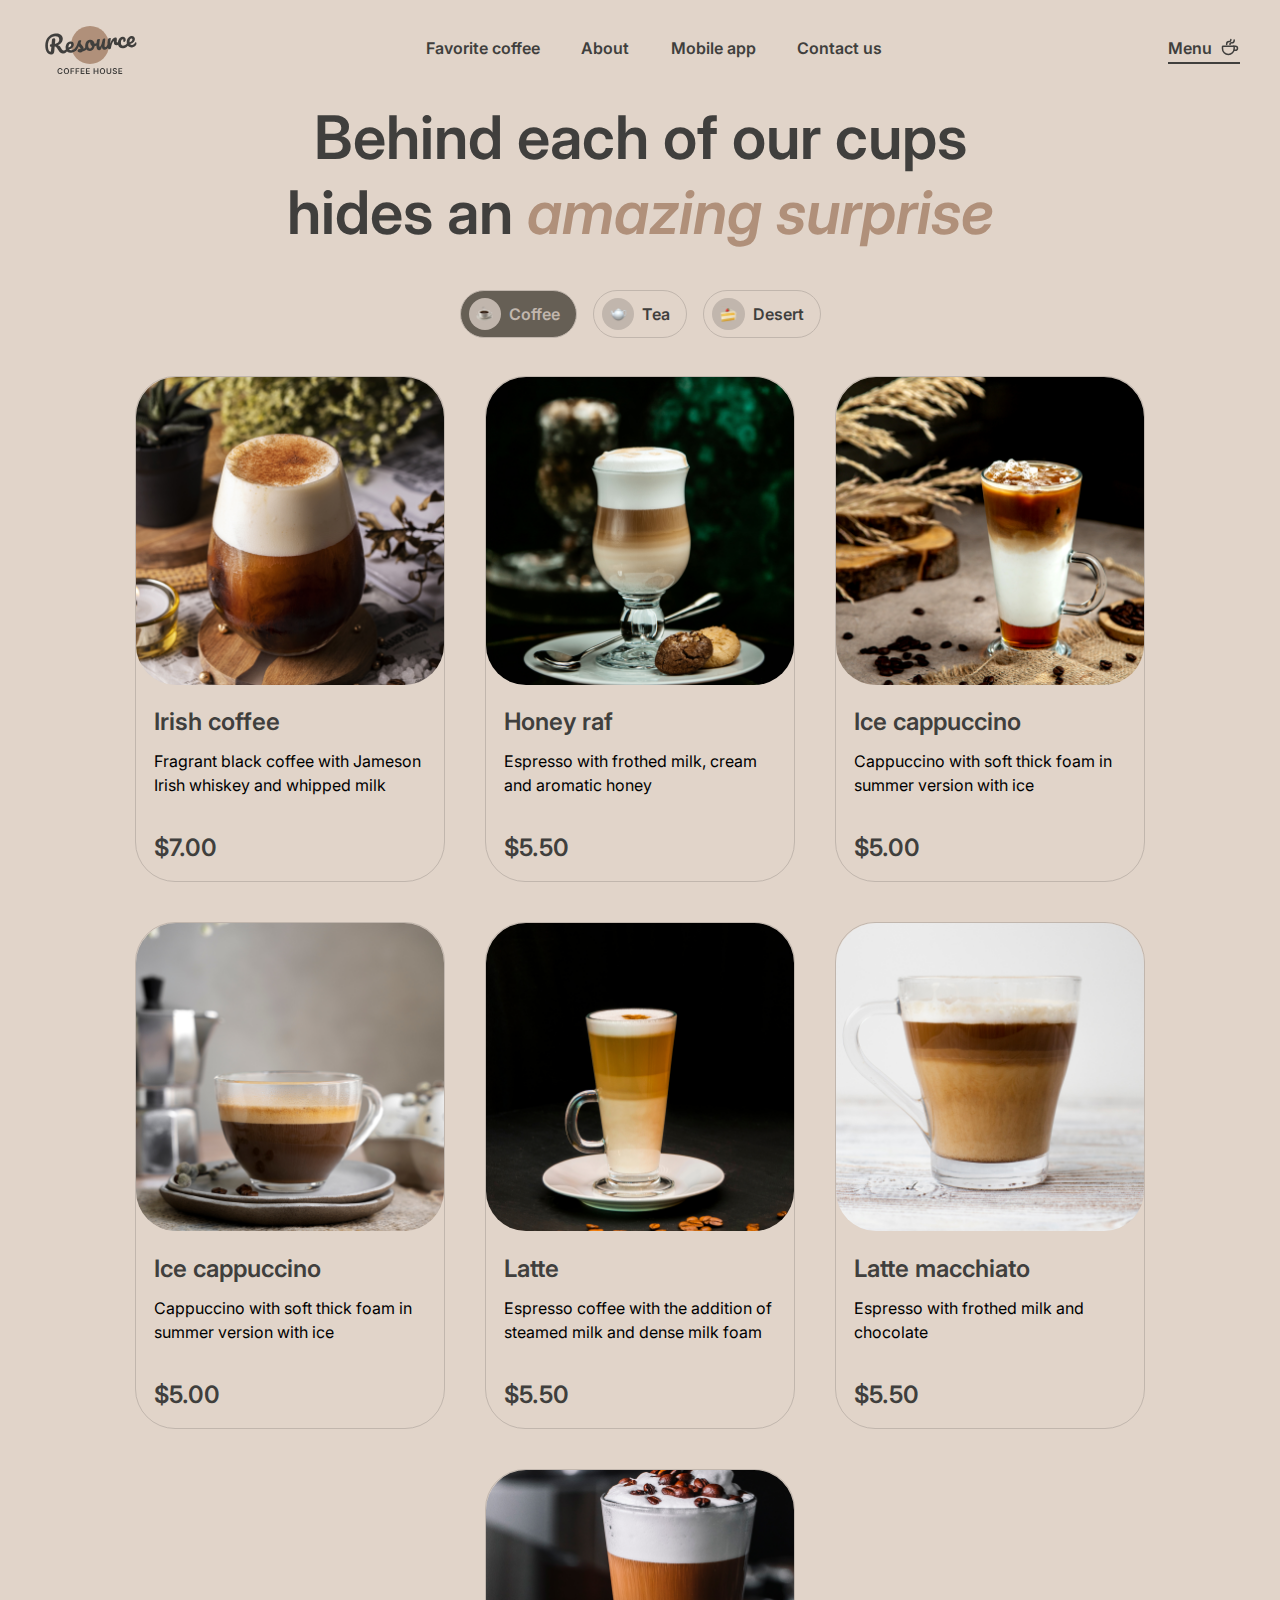
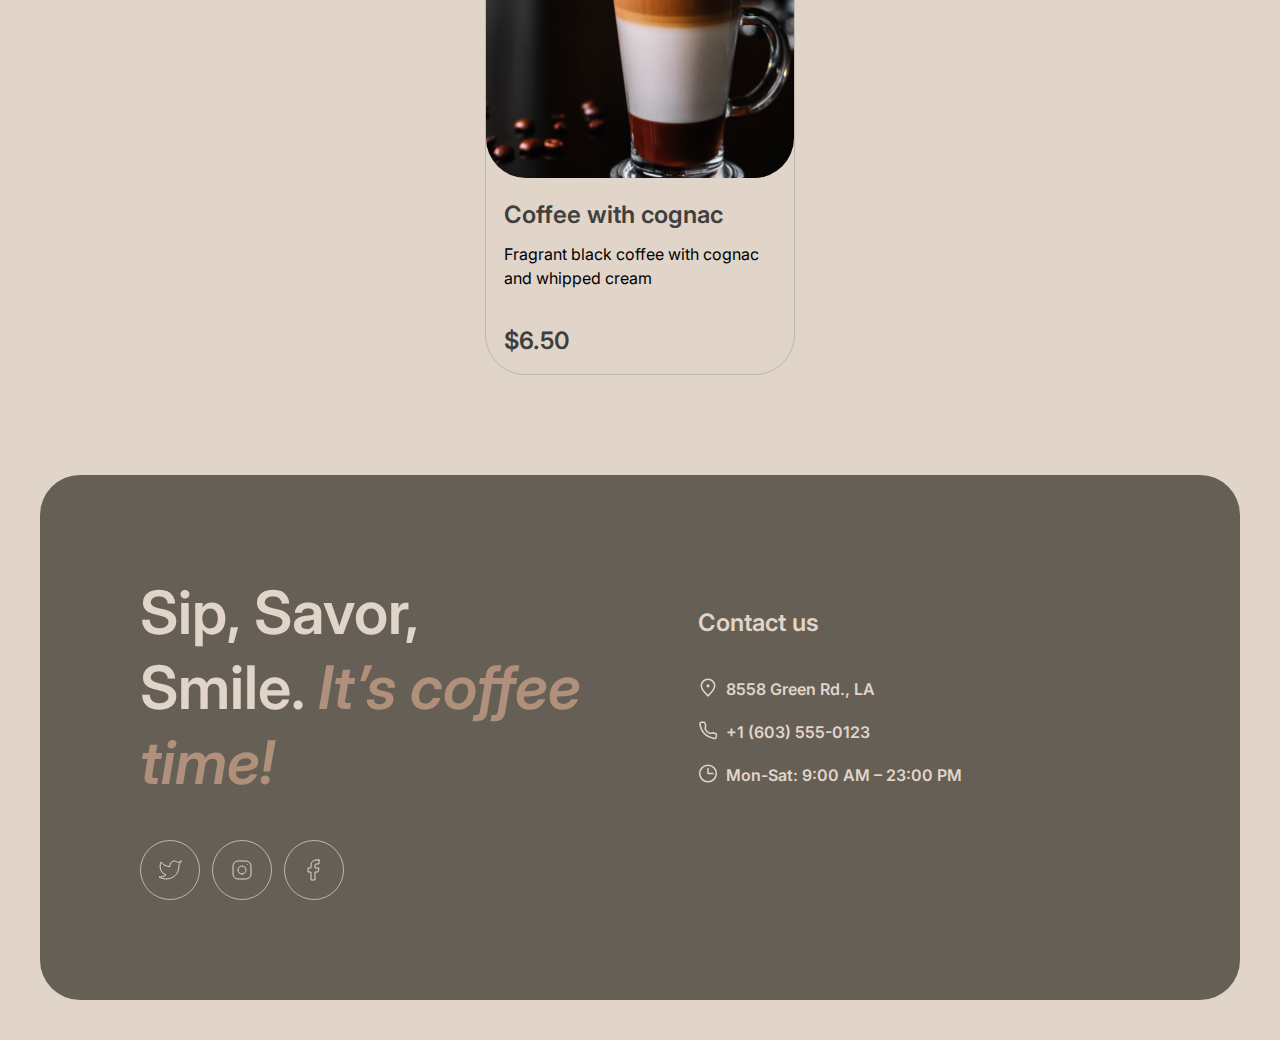
==== menuPage.html @ 8141ab71 "#" ====
<!DOCTYPE html>
<html lang="en">

<head>
  <meta charset="UTF-8">
  <meta name="viewport" content="width=device-width, initial-scale=1.0">
  <link rel="icon" type="image/png" sizes="512x512" href="../coffee-house/assets/favicon/android-chrome-512x512.png">
  <link rel="icon" type="image/png" sizes="192x192" href="../coffee-house/assets/favicon/android-chrome-192x192.png">
  <link rel="icon" type="image/png" sizes="32x32" href="../coffee-house/assets/favicon/favicon-32x32.png">
  <link rel="icon" type="image/png" sizes="16x16" href="../coffee-house/assets/favicon/favicon-16x16.png">
  <link rel="stylesheet" href="style.css">
  <link rel="preconnect" href="https://fonts.googleapis.com">
  <link rel="preconnect" href="https://fonts.gstatic.com" crossorigin>
  <link href="https://fonts.googleapis.com/css2?family=Inter:wght@400;600;700&display=swap" rel="stylesheet">
  <link href="https://fonts.googleapis.com/css2?family=Manrope:wght@400;700&display=swap" rel="stylesheet">
  <title>Coffee House</title>
</head>

<body>
  <div class="wrapper">
    <div class="container">
      <header class="header">
        <div class="header__container">
          <div class="header_logo">
            <a href="index.html"><img src="./assets/logo.svg" alt="logo"></a>
          </div>
          <div>
            <nav class="header__navigation-container">
              <ul class="header__navigation">
                <li class="nav_item"><a class="font_item nav_item_link" href="#" id="favorite">Favorite coffee</a></li>
                <li class="nav_item"><a class="font_item nav_item_link" href="#" id="about">About</a></li>
                <li class="nav_item"><a class="font_item nav_item_link" href="#"id="mobile-app">Mobile app</a></li>
                <li class="nav_item"><a class="font_item nav_item_link" href="#contacts-section">Contact us</a></li>
              </ul>
            </nav>
          </div>
          <div class="header__menu-container">
            <a class="header__menu-btn _inactive" href="#">
              <p class="font_item menu-btn">Menu</p>
              <img src="./assets/coffee-cup.svg" alt="coffee cup icon" />
            </a>
          </div>
          <button class="header__hamburger">
            <svg class="bar" xmlns="http://www.w3.org/2000/svg" width="18" height="2" viewBox="0 0 18 2" fill="none">
              <path d="M1 1H17" stroke="#403F3D" stroke-width="1.5" stroke-linecap="round" stroke-linejoin="round" />
            </svg>
            <svg xmlns="http://www.w3.org/2000/svg" width="18" height="2" viewBox="0 0 18 2" fill="none">
              <path d="M1 1H17" stroke="#403F3D" stroke-width="1.5" stroke-linecap="round" stroke-linejoin="round" />
            </svg>
          </button>
        </div>
      </header>
      <div class="mobile-header">
        <div class="mobile-header__nav-container">
          <nav>
            <ul class="header__navigation">
              <li class="nav_item"><a class="font_item nav_item_link" href="#favorite-section">Favorite coffee</a>
              </li>
              <li class="nav_item"><a class="font_item nav_item_link" href="#about-section">About</a></li>
              <li class="nav_item"><a class="font_item nav_item_link" href="#mobile-app-section">Mobile app</a></li>
              <li class="nav_item"><a class="font_item nav_item_link" href="#contacts-section">Contact us</a></li>
            </ul>
          </nav>
          <div class="mobile-header__menu-container">
            <a class="header__menu-btn active_btn" href="menuPage.html">
              <p class="font_item menu-btn">Menu</p>
              <img src="./assets/coffee-cup.svg" alt="coffee cup icon" />
            </a>
          </div>
        </div>
      </div>
      <main class="main">
        <section class="main__amazing-section">
          <div class="amazing-section__container">
            <p class="amazing-section__title title">
              Behind each of our cups hides an <i class="_italic">amazing surprise</i>
            </p>
            <div class="amazing-section__buttons-container">
              <div class="amazing-section__button _coffee-btn active-menu-button">
                <div class="amazing-section__button-icon-container">
                  <img src="./assets/menu/coffe-cup.svg" alt="coffee cup icon">
                </div>
                <p class="amazing-section__button-title subtitle">Coffee</p>
              </div>

              <div class="amazing-section__button _tea-btn">
                <div class="amazing-section__button-icon-container">
                  <img src="./assets/menu/tea.svg" alt="tea pot icon">
                </div>
                <p class="amazing-section__button-title subtitle">Tea</p>
              </div>
              <div class="amazing-section__button _desert-btn">
                <div class="amazing-section__button-icon-container">
                  <img src="./assets/menu/desert.svg" alt="desert pot icon">
                </div>
                <p class="amazing-section__button-title subtitle">Desert</p>
              </div>
            </div>
          </div>
        </section>
        <section class="main__menu-cards-section">
        </section>
      </main>
      <footer class="footer">
        <div class="footer__container">
          <div class="footer__description">
            <div class="footer__title">Sip, Savor, Smile. <i class="_italic">It’s coffee time!</i></div>
            <div class="footer__social-icons">
              <a>
                <div class="social-button-icon">
                  <svg width="24" height="24" viewBox="0 0 24 24" fill="none" xmlns="http://www.w3.org/2000/svg">
                    <g id="twitter">
                      <path
                        d="M23 3.01006C23 3.01006 20.9821 4.20217 19.86 4.54006C19.2577 3.84757 18.4573 3.35675 17.567 3.13398C16.6767 2.91122 15.7395 2.96725 14.8821 3.29451C14.0247 3.62177 13.2884 4.20446 12.773 4.96377C12.2575 5.72309 11.9877 6.62239 12 7.54006V8.54006C10.2426 8.58562 8.50127 8.19587 6.93101 7.4055C5.36074 6.61513 4.01032 5.44869 3 4.01006C3 4.01006 -1 13.0101 8 17.0101C5.94053 18.408 3.48716 19.109 1 19.0101C10 24.0101 21 19.0101 21 7.51006C20.9991 7.23151 20.9723 6.95365 20.92 6.68006C21.9406 5.67355 23 3.01006 23 3.01006Z"
                        stroke="#E1D4C9" stroke-linecap="round" stroke-linejoin="round" />
                    </g>
                  </svg>

                </div>
              </a>
              <a>
                <div class="social-button-icon">
                  <svg width="24" height="24" viewBox="0 0 24 24" fill="none" xmlns="http://www.w3.org/2000/svg">
                    <g id="instagram">
                      <path
                        d="M12 16C14.2091 16 16 14.2091 16 12C16 9.79086 14.2091 8 12 8C9.79086 8 8 9.79086 8 12C8 14.2091 9.79086 16 12 16Z"
                        stroke="#E1D4C9" stroke-linecap="round" stroke-linejoin="round" />
                      <path
                        d="M3 16V8C3 5.23858 5.23858 3 8 3H16C18.7614 3 21 5.23858 21 8V16C21 18.7614 18.7614 21 16 21H8C5.23858 21 3 18.7614 3 16Z"
                        stroke="#E1D4C9" />
                      <path d="M17.5 6.51L17.51 6.49889" stroke="#E1D4C9" stroke-linecap="round"
                        stroke-linejoin="round" />
                    </g>
                  </svg>

                </div>
              </a>
              <a>
                <div class="social-button-icon">
                  <svg width="24" height="24" viewBox="0 0 24 24" fill="none" xmlns="http://www.w3.org/2000/svg">
                    <g id="facebook">
                      <path
                        d="M17 2H14C12.6739 2 11.4021 2.52678 10.4645 3.46447C9.52678 4.40215 9 5.67392 9 7V10H6V14H9V22H13V14H16L17 10H13V7C13 6.73478 13.1054 6.48043 13.2929 6.29289C13.4804 6.10536 13.7348 6 14 6H17V2Z"
                        stroke="#E1D4C9" stroke-linecap="round" stroke-linejoin="round" />
                    </g>
                  </svg>

                </div>
              </a>
            </div>
          </div>

          <div class="footer__contacts">
            <p class="contacts__title" id="contacts-section">Contact us</p>

            <div>
              <div>
                <a class="contacts__item" target="_blank" href="https://maps.app.goo.gl/WQaEcTwdH9iuFtYH6">
                  <img class="contacts__icon" src="./assets/contacts/pin-alt.svg" alt="map pin icon">
                  <p class="contacts__text subtitle">8558 Green Rd., LA</p>
                </a>
              </div>
              <div>
                <a class="contacts__item" target="_blank" href="tel:16035550123">
                  <img class="contacts__icon" src="./assets/contacts/phone.svg" alt="phone icon">
                  <p class="contacts__text subtitle">+1 (603) 555-0123</p>
                </a>
              </div>
              <div class="contacts__item">
                <img class="contacts__icon" src="./assets/contacts/clock.svg" alt="clock icon">
                <p class="contacts__text subtitle">Mon-Sat: 9:00 AM – 23:00 PM</p>
              </div>
            </div>
          </div>
        </div>
      </footer>
    </div>
  </div>
  <script type="module" src="index.js"></script>
  <script type="module" src="menu.js"></script>
</body>
</html>
---- style.css ----
*,
*::before,
*::after {
    padding: 0;
    margin: 0;
    border: 0;
    box-sizing: border-box;
}

a {
    text-decoration: none;
    color: inherit;
}

ul,
ol,
li {
    list-style: none;
}

img {
    vertical-align: top;
}

h1,
h2,
h3,
h4,
h5,
h6 {
    font-weight: inherit;
    font-size: inherit;
}

html,
body {
    height: 100%;
    line-height: 1;
    font-style: 16px;
    color: #000;
    background-color: #e1d4c9;
}

html {
    scroll-behavior: smooth;
}

.wrapper {
    min-height: 100%;
    overflow: hidden;
}

.container {
    max-width: 1440px;
    margin: 0px auto;
    padding: 0 40px;
}

.title {
    color: #403f3d;
    font-family: 'Inter';
    font-size: 60px;
    font-style: normal;
    font-weight: 600;
    line-height: 125%;
}

.subtitle {
    font-family: 'Inter';
    font-size: 16px;
    font-style: normal;
    line-height: 150%;
}

._italic {
    color: #b0907a;
}

.button-primary {
    display: flex;
    position: relative;
    width: 200px;
    height: 64px;
    padding: 20px 78px;
    background-color: #e1d4c9;
    color: #403f3d;
    border-radius: 100px;
    font-weight: 600;
    font-size: 16px;
    cursor: pointer;
}

.button-secondary {
    border-radius: 100px;
    border: 1px solid #665f55;
}

.slider-button {
    width: 60px;
    height: 60px;
    display: flex;
    align-items: center;
    justify-content: center;
    border-radius: 100px;
    border: 1px solid #665f55;
    background-color: transparent;
    cursor: pointer;
}

.slider-button:hover {
    background-color: #665f55;
}

.slider__button-right-container
    .button-right.slider-button.next-slide:hover
    .arrow
    #Vector-right {
    stroke: #e1d4c9;
}
.slider__button-left-container
    .button-left.slider-button.prev-slide:hover
    .arrow
    #Vector-left {
    stroke: #e1d4c9;
}

.arrow #Vector-left,
.arrow #Vector-right {
    transition: stroke 0.3s;
}

.slider__button-left-container {
    padding: 0 0 49px 3px;
}

.slider__button-right-container {
    padding: 0 3px 49px 0;
}

.arrow {
    width: 24px;
    height: 24px;
}

.arrow #Vector {
    stroke: #403f3d;
    stroke-width: 2px;
}

.arrow:hover #Vector {
    stroke: #e1d4c9;
}

.header_logo img{
    border-radius: 30%;
    width: 100px;
    height: auto;
}
/*---------*/

.dash__progress {
    height: 4px;
    margin: 0 12px 0 0;
}

progress {
    border-radius: 100px;
    background-color: #C1B6AD;
    -webkit-appearance: none;
    accent-color: #665F55;
}

progress::-webkit-progress-bar {
    border-radius: 100px;
    background-color: #C1B6AD;
}

progress::-webkit-progress-value {
    border-radius: 100px;
    background-color: #665F55;
}

progress::-moz-progress-bar {
    border-radius: 100px;
    background-color: #C1B6AD;
}


/* --------------------------HEADER------------------------ */

.header {
}

.header__container {
    display: flex;
    flex-direction: row;
    justify-content: space-between;
    margin-top: 1.25em;
}

.header__navigation {
    display: flex;
    flex-direction: row;
    justify-content: space-between;
    width: 456px;
    margin-top: 1em;
}

.nav_item {
    position: relative;
}

.nav_item_link::before {
    content: '';
    position: absolute;
    bottom: 0;
    left: 50%;
    transform: translateX(-50%);
    width: 0;
    height: 2px;
    background-color: #403f3d;
    transition: width 0.5s ease-in-out;
}

.nav_item_link:hover::before {
    width: 100%;
}

.font_item {
    color: #403f3d;
    font-family: 'Inter';
    font-size: 16px;
    font-style: normal;
    font-weight: 600;
    line-height: 150%;
}

.header__menu-container {
    display: flex;
    flex-direction: row;
    align-items: flex-start;
    padding: 16px 0 0 0;
}

.header__menu-btn {
    position: relative;
    display: flex;
    flex-direction: row;
    align-items: center;
    padding: 0 0 2px 0;
}

.header__menu-btn img {
    padding: 0 0 3px 0;
}

.menu-btn {
    margin-right: 0.5em;
}

._inactive {
    cursor: default;
    border-bottom: 2px solid #403f3d;
}

.active_btn::before {
    content: '';
    position: absolute;
    bottom: 0;
    left: 50%;
    transform: translateX(-50%);
    width: 0;
    height: 2px;
    background-color: #403f3d;
    transition: width 0.5s ease-in-out;
}

.active_btn:hover::before {
    width: 100%;
}

.header__hamburger {
    display: none;
}

.mobile-header {
    display: none;
}

/* -----------------------------MAIN------------------------------- */

.main {
    margin-top: 1.25em;
}

/*----------------------------ENJOY---------------------------------*/

.main__enjoy-section {
    position: relative;
    width: 100%;
    margin-bottom: 6.25em;
}

.enjoy-section__container {
    position: relative;
    z-index: 1;
    padding: 6.25em;
}

.enjoy-section__video {
    position: absolute;
    width: 100%;
    height: 100%;
    top: 0;
    left: 0;
    z-index: -3;
}

.enjoy-section__video video {
    width: 100%;
    height: 100%;
    object-fit: cover;
    border-radius: 40px;
}

.enjoy-section__content {
    width: 530px;
}

.enjoy-section__title {
    color: #e1d4c9;
    font-family: 'Inter';
    font-size: 72px;
    font-style: normal;
    font-weight: 600;
    line-height: 105%;
    margin-bottom: 41px;
}

.enjoy-section_subtitle {
    color: #e1d4c9;
    margin-bottom: 40px;
    font-weight: 400;
}

.enjoy-section__btn-to-menu .btn-to-menu__text {
    position: absolute;
    transition: 0.5s;
}

.enjoy-section__btn-to-menu:hover .btn-to-menu__text {
    transform: translateX(-15px);
}

.enjoy-section__btn-to-menu .btn-to-menu__icon {
    position: absolute;
    top: 20px;
    left: 112px;
    width: 20px;
    height: 20px;
    opacity: 0;
    transition: opacity 0.5s;
}

.enjoy-section__btn-to-menu:hover .btn-to-menu__icon {
    opacity: 1;
}

/*--------------------------FAVORITE----------------------------------*/

.favorite-section__container {
    margin-bottom: 6.25em;
}

.favorite-section__title {
    margin-bottom: 0.7em;
    text-align: center;
}

.favorite-section__slider {
    display: flex;
    align-items: center;
    justify-content: space-between;
}

.slider__content {
    display: flex;
    flex-direction: column;
    align-items: center;
}
.slider__img {
    display: flex;
    justify-content: center;
    align-items: center;
    margin-bottom: 19px;
}
.slider__info {
    width: 51%;
}
.slider__title{
    text-align: center;
    font-size: 40px;
    font-family: 'Courier New', Courier, monospace;
    font-weight: 600;
    line-height: 125%;
    color: #403f3d;
}
.contacts__item img{
    width: 20px;
    height: auto;
}
.slider__subtitle {
    margin-bottom: 15px;

    color: #403f3d;
    text-align: center;
    font-family: 'Inter';
    font-size: 40px;
    font-style: normal;
    font-weight: 600;
    line-height: 125%;
}

.slider__description {
    margin-bottom: 17px;
    text-align: center;
}

.slider__dashes {
    width: 144px;
    display: flex;
    justify-content: space-between;
    margin-top: 24px;
}

/*--------------------------ABOUT----------------------------------*/

.main__about-section {
}

.about-section__container {
    margin-bottom: 3.8em;
}

.about-section__title {
    color: #403f3d;
    font-feature-settings: 'clig' off, 'liga' off;
    margin-bottom: 0.66em;
}

.about-section__dashboard {
    display: flex;
    flex-wrap: wrap;
    flex-direction: column;
    align-content: space-between;
    height: 1100px;
}

.dashboard__item {
    margin-bottom: 40px;
}

._item {
    width: 660px;
    height: 430px;
    overflow: hidden;
}

._image {
    width: 100%;
    height: 100%;
    object-fit: cover;
}

.dashboard__image {
    border-radius: 20px;
    transition: transform 0.3s ease;
}

.dashboard__image:hover {
    transform: scale(0.9);
}

/*----------------------MOBILE-APP------------------------*/

.main__mobile-app-section {
}

.mobile-app-section__container {
    display: flex;
    flex-direction: row;
    justify-content: space-between;
    align-items: flex-start;
    margin-bottom: 6.25em;
}

.mobile-app-section__subtitle {
    margin-bottom: 2.5em;
}

.mobile-app-section__description {
    margin-top: 144px;
    width: 45%;
}

.mobile-app-section__title {
    margin-bottom: 0.68em;
}

.mobile-app-section__app-stores {
    display: flex;
}

.app-stores__button {
    width: 12.5em;
    margin-right: 1.2em;
    background-color: transparent;
    padding: 10px 20px 12px;
    border-radius: 100px;
    border: 1px solid #665f55;
}

.app-stores__button:hover {
    background-color: #665f55;
}

.app-stores__button-container {
    display: flex;
}

.app-stores__icon {
    margin-right: 0.45em;
}

.app-stores__title {
    color: #403f3d;
    text-align: start;
    font-weight: 600;
}

.app-stores__subtitle {
    color: #403f3d;
    text-align: start;
    font-feature-settings: 'clig' off, 'liga' off;
    font-family: 'Inter';
    font-size: 10px;
    font-style: normal;
    font-weight: 600;
    line-height: 140%;
}

.app-stores__button:hover .app-stores__subtitle {
    color: #e1d4c9;
}

.app-stores__button:hover .app-stores__title {
    color: #e1d4c9;
}

.app-stores__description {
    width: 112px;
}

/* contact section */
.contact_section {
    position: relative;
    color: #ffffff;
  }
  
  .contact_section .row {
    -webkit-box-align: center;
        -ms-flex-align: center;
            align-items: center;
  }
  
  .contact_section .contact_form-container {
    margin-top: 35px;
  }
  
  .contact_section .contact_form-container input {
    border: none;
    outline: none;
    color: #fefefe;
    height: 45px;
    width: 100%;
    margin: 15px 0;
    padding-left: 15px;
    background-color: transparent;
    border-bottom: 1px solid #fff;
  }
  
  .contact_section .contact_form-container input::-webkit-input-placeholder {
    color: #fafafa;
    text-transform: uppercase;
  }
  
  .contact_section .contact_form-container input:-ms-input-placeholder {
    color: #fafafa;
    text-transform: uppercase;
  }
  
  .contact_section .contact_form-container input::-ms-input-placeholder {
    color: #fafafa;
    text-transform: uppercase;
  }
  
  .contact_section .contact_form-container input::placeholder {
    color: #fafafa;
    text-transform: uppercase;
  }
  
  .contact_section .contact_form-container input.message_input {
    height: 75px;
  }
  
  .contact_section .contact_form-container input:focus {
    border-bottom: 1px solid #96bb7c;
  }
  
  .contact_section .contact_form-container input[type="date"]::-webkit-calendar-picker-indicator,
  .contact_section .contact_form-container input[type="time"]::-webkit-calendar-picker-indicator {
    color: #fff;
    -webkit-filter: invert(1);
            filter: invert(1);
  }
  
  .contact_section .contact_form-container .btn-box {
    display: -webkit-box;
    display: -ms-flexbox;
    display: flex;
    -webkit-box-pack: center;
        -ms-flex-pack: center;
            justify-content: center;
    margin-top: 25px;
  }
  
  .contact_section .contact_form-container button {
    display: inline-block;
    padding: 10px 60px;
    background-color: #96bb7c;
    color: #ffffff;
    border-radius: 5px;
    border: 1px solid #96bb7c;
    -webkit-transition: all .2s;
    transition: all .2s;
    text-transform: uppercase;
    font-weight: bold;
  }
  
  .contact_section .contact_form-container button:hover {
    background-color: transparent;
    color: #96bb7c;
  }
  
  .contact_bg_box {
    position: absolute;
    border-radius: 30px;
    top: 0;
    left: 0;
    width: 100%;
    height: 100%;
    overflow: hidden;
    z-index: -1;
    display: -webkit-box;
    display: -ms-flexbox;
    display: flex;
    -webkit-box-pack: center;
        -ms-flex-pack: center;
            justify-content: center;
    -webkit-box-align: center;
        -ms-flex-align: center;
            align-items: center;
  }
  
  .contact_bg_box img {
    width: 100%;
    height: 100%;
    -o-object-fit: cover;
       object-fit: cover;
    -o-object-position: top right;
       object-position: top right;
  }
  
  .contact_bg_box::before {
    content: "";
    position: absolute;
    top: 0;
    left: 0;
    width: 100%;
    height: 100%;
    background: -webkit-gradient(linear, left top, right top, from(rgba(24, 77, 71, 0.4)), to(rgba(24, 77, 71, 0.85)));
    background: linear-gradient(to right, rgba(24, 77, 71, 0.4), rgba(24, 77, 71, 0.85));
  }
  
  
  /* end contact section */
  .client_section {
    text-align: center;
  }
  
  .client_section #carouselExampleControls {
    padding: 0 10%;
  }
  
  .client_section .box {
    display: -webkit-box;
    display: -ms-flexbox;
    display: flex;
    -webkit-box-orient: vertical;
    -webkit-box-direction: normal;
        -ms-flex-direction: column;
            flex-direction: column;
    -webkit-box-align: center;
        -ms-flex-align: center;
            align-items: center;
    margin-top: 45px;
  }
  
  .client_section .box .img-box {
    width: 145px;
  }
  
  .client_section .box .img-box img {
    width: 100%;
    border-radius: 100%;
  }
  
  .client_section .box .detail-box {
    display: -webkit-box;
    display: -ms-flexbox;
    display: flex;
    -webkit-box-orient: vertical;
    -webkit-box-direction: normal;
        -ms-flex-direction: column;
            flex-direction: column;
    -webkit-box-align: center;
        -ms-flex-align: center;
            align-items: center;
    margin-top: 20px;
  }
  
  .client_section .box .detail-box h4 {
    font-weight: bold;
    font-size: 18px;
    padding: 0 10px;
    border-bottom: 1px solid #ffffff;
  }
  
  .client_section .box .detail-box p {
    margin-top: 10px;
  }
  
  .client_section .carousel_btn-box {
    display: -webkit-box;
    display: -ms-flexbox;
    display: flex;
    -webkit-box-pack: center;
        -ms-flex-pack: center;
            justify-content: center;
  }
  
  .client_section .carousel-control-prev,
  .client_section .carousel-control-next {
    position: absolute;
    top: 50%;
    width: 45px;
    height: 45px;
    border: none;
    opacity: 1;
    background-color: #96bb7c;
    color: #ffffff;
    border-radius: 100%;
    -webkit-transform: translateY(-50%);
            transform: translateY(-50%);
    font-size: 18px;
  }
  
  .client_section .carousel-control-prev:hover,
  .client_section .carousel-control-next:hover {
    background-color: #184d47;
  }
  
  .client_section .carousel-control-prev {
    left: 0;
  }
  
  .client_section .carousel-control-next {
    left: initial;
    right: 0;
  }

  .layout_padding {
    padding: 90px 0;
  }
  
  .layout_padding2 {
    padding: 45px 0;
  }
  
  .layout_padding2-top {
    padding-top: 45px;
  }
  
  .layout_padding2-bottom {
    padding-bottom: 45px;
  }
  
  .layout_padding-top {
    padding-top: 90px;
  }
  
  .layout_padding-bottom {
    padding-bottom: 90px;
  }
  
  .long_section {
    margin-left: 45px;
    margin-right: 45px;
    padding-left: 15px;
    padding-right: 15px;
  }
  
  .heading_container {
    display: -webkit-box;
    display: -ms-flexbox;
    display: flex;
    -webkit-box-orient: vertical;
    -webkit-box-direction: normal;
        -ms-flex-direction: column;
            flex-direction: column;
    -webkit-box-align: start;
        -ms-flex-align: start;
            align-items: flex-start;
    font-family: 'Playfair Display', serif;
  }
  
  .heading_container h2 {
    position: relative;
    font-weight: bold;
    text-transform: uppercase;
    margin: 0;
  }
  
  .heading_container.heading_center {
    -webkit-box-align: center;
        -ms-flex-align: center;
            align-items: center;
    text-align: center;
  }
  
  h1,
  h2 {
    font-family: 'Playfair Display', serif;
  }
  .feedback_section {
    position: relative;
    padding: 60px 0;
    background: #665f55;
    border-radius: 30px;
  }
  
  .feedback_bg_box {
    position: absolute;
    top: 0;
    left: 0;
    right: 0;
    height: 100%;
    overflow: hidden;
    z-index: -1;
  }
  
  .feedback_bg_box img {
    width: 100%;
    height: auto;
    opacity: 0.3;
    object-fit: cover;
  }
  
  .heading_container h2 {
    font-size: 36px;
    font-weight: bold;
    color: #333;
    text-transform: uppercase;
    margin-bottom: 20px;
  }
  
  .feedback_form-container {
    background: #fff;
    padding: 30px;
    border-radius: 8px;
    box-shadow: 0 4px 8px rgba(0, 0, 0, 0.2);
  }
  
  @media (max-width: 768px) {
    .feedback_form-container {
      padding: 20px;
    }
  
    .heading_container h2 {
      font-size: 28px;
    }
  }
  #toggleFeedbackBtn {
    background-color: #6a4a3c;
    color: #fff;
    padding: 10px 20px;
    border: none;
    border-radius: 5px;
    cursor: pointer;
    font-size: 16px;
    margin-bottom: 20px;
    transition: background 0.3s;
  }
  
  #toggleFeedbackBtn:hover {
    background-color: #5a3d32;
  }  
/*-------------------------FOOTER-----------------------*/

.footer {
}

.footer__container {
    display: flex;
    flex-direction: row;
    border-radius: 40px;
    background: #665f55;
    padding: 6.25em;
    margin-bottom: 2.5em;
}

.footer__description {
    width: 45%;
}

.footer__title {
    color: #e1d4c9;
    font-family: 'Inter';
    font-size: 60px;
    font-style: normal;
    font-weight: 600;
    line-height: 125%;
    margin-bottom: 0.66em;
}

.footer__contacts {
    padding: 33px 0 0 108px;
}

.contacts__title {
    margin-bottom: 1.5em;

    color: #e1d4c9;
    font-feature-settings: 'clig' off, 'liga' off;
    font-family: 'Inter';
    font-size: 24px;
    font-style: normal;
    font-weight: 600;
    line-height: 125%;
}

.contacts__item {
    display: flex;
    flex-direction: row;
    margin-bottom: 1em;
}

.contacts__text {
    padding: 3px 0 0 0;
    font-weight: 600;
    color: #e1d4c9;
}

.contacts__icon {
    margin-right: 0.5em;
}

.footer__social-icons {
    display: flex;
}

.social-button-icon {
    width: 3.75em;
    height: 3.75em;
    display: flex;
    align-items: center;
    justify-content: center;
    text-align: center;
    margin-right: 12px;
    border-radius: 100px;
    border: 1px solid #c1b6ad;
    background-color: transparent;
    cursor: pointer;
}

.social-button-icon:hover {
    background-color: #e1d4c9;
}

.social-button-icon:hover path {
    stroke: #665f55;
}

/*-------------------------MENU--PAGE---------------------*/

.main__amazing-section {
}

.amazing-section__container {
    display: flex;
    flex-direction: column;
    align-items: center;
    margin-bottom: 2.35em;
}

.amazing-section__title {
    text-align: center;
    max-width: 800px;
    font-weight: 600;
    margin-bottom: 0.67em;
}

/*button*/
.amazing-section__buttons-container {
    display: flex;
    flex-direction: row;
    justify-content: space-between;
    width: 361px;
}

.amazing-section__button {
    display: flex;
    flex-direction: row;
    align-items: center;
    padding: 3px 0.5em;
    border: 1px solid #c1b6ad;
    border-radius: 100px;
    background: transparent;
    transition: ease-out 0.7s;
    cursor: pointer;
}

.amazing-section__button-icon-container {
    padding: 0.48em;
    border-radius: 100px;
    background: #c1b6ad;
}

.amazing-section__button p {
    color: #403f3d;
}

.amazing-section__button:hover > p:hover {
    color: #c1b6ad;
}

.amazing-section__button p:hover {
    color: #403f3d;
}

.amazing-section__button-title {
    font-weight: 600;
    padding: 0.5em;
}

.amazing-section__button:hover {
    border: 1px solid #665f55;
    background: #665f55;
}

.amazing-section__button.amazing-section__button-title:hover {
    color: #e1d4c9;
}

/*active menu button*/

.active-menu-button {
    background: #665f55;
}

.active-menu-button p {
    color: #C1B6AD !important;
}

/*-------------------MENU-CARDS---------------------------*/

.main__menu-cards-section {
    display: block;
}

.menu-cards__container {
    display: flex;
    flex-wrap: wrap;
    justify-content: center;
    gap: 2.5em;
    margin-bottom: 6.25em;
}

.menu-cards__item {
    border-radius: 40px;
    border: 1px solid #c1b6ad;
    max-width: 310px;
    cursor: pointer;
}

.menu-cards__item:hover {
    transform: scale(0.9);
}

.menu-cards__header {
    border-radius: 40px;
    width: 100%;
    overflow: hidden;
}

.menu-cards__image {
    max-width: 100%;
    max-height: 100%;
    object-fit: cover;
}

.menu-cards__description {
    max-width: 308px;
    padding: 1.4em 1.25em 0 1.15em;
    margin-bottom: 18px;
}

.menu-cards__title {
    margin-bottom: 0.5em;
    color: #403f3d;
    font-feature-settings: 'clig' off, 'liga' off;
    font-family: 'Inter';
    font-size: 24px;
    font-style: normal;
    font-weight: 600;
    line-height: 125%;
}

.menu-cards__subtitle {
    margin-bottom: 0.75em;
    font-weight: 400;
    height: 4.5em;
}

.menu-cards__refresh-btn {
    display: none;
}

/*-------------------MEDIA-----------------------------------------------*/

@media screen and (max-width: 1420px) and (min-width: 769px) {
    .about-section__dashboard {
        height: auto;
        align-content: center;
    }
}

@media screen and (max-width: 768px) {
    .container {
        padding: 0;
    }

    .header__navigation-container {
        display: none;
    }

    .header__menu-container {
        display: none;
    }

    .header__hamburger {
        height: fit-content;
        position: relative;
        display: flex;
        flex-direction: column;
        padding: 16px 12px;

        cursor: pointer;
        background-color: transparent;
        border-radius: 100px;
        border: 1px solid #403f3d;
    }

    .header__container {
        align-items: center;
    }

    .bar {
        margin: 0 0 6px 0;
    }

    .header_logo {
        z-index: 100;
    }

    .header__hamburger {
        z-index: 100;
    }

    .mobile-header {
        display: block;
        position: fixed;
        top: 0;
        left: 100%;
        width: 100%;
        min-height: 100vh;
        z-index: 98;
        background-color: #e1d4c9;
        padding-top: 120px;
        transition: 1s;
    }

    .mobile-header.is-active {
        left: 0;
    }

    .header__navigation {
        display: flex;
        flex-direction: column;
        margin: 0 auto;
    }

    .font_item {
        font-size: 32px;
    }

    .nav_item {
        text-align: center;
    }

    .header__navigation .nav_item:not(:last-child) {
        margin-bottom: 3.75em;
    }

    .header__navigation .nav_item:last-child {
        margin-bottom: 6.25em;
    }

    .mobile-header__menu-container {
        margin: 0 auto;
        width: fit-content;
    }

    .header__menu-btn {
        margin: 0 auto;
    }

    .media_display {
        display: none;
    }

    .about-section__dashboard .dashboard__item:nth-child(2),
    .dashboard__item:nth-child(3) {
        display: none;
    }

    .about-section__dashboard {
        height: auto;
    }

    .mobile-app-section__container {
        flex-direction: column;
    }

    .mobile-app-section__description {
        width: 100%;
    }

    .enjoy-section__content {
        width: 100%;
    }

    .footer__container {
        flex-direction: column;
    }

    .footer__description {
        width: 100%;
    }

    .main__menu-cards-section {
        margin-bottom: 6.25em;
    }

    .menu-cards__refresh-btn {
        width: fit-content;
        display: block;
        margin: 0 auto;
        padding: 1em 1.07em 0.8em 1.07em;
        border: 1px solid #403f3d;
        border-radius: 100px;
    }

    /*------disable--hover-------------*/

    .slider-button:hover {
        background-color: inherit;
    }

    .arrow:hover #Vector {
        stroke: inherit;
    }

    .dash__button:hover {
        background-color: inherit;
    }

    .nav_item_link:hover::before {
        width: inherit;
    }

    .active_btn:hover::before {
        width: inherit;
    }

    .app-stores__button:hover {
        background-color: inherit;
    }

    .app-stores__button:hover .app-stores__subtitle {
        color: inherit;
    }

    .app-stores__button:hover .app-stores__title {
        color: inherit;
    }

    .social-button-icon:hover {
        background-color: inherit;
    }

    .social-button-icon:hover path {
        stroke: inherit;
    }

    .amazing-section__button:hover > p:hover {
        color: inherit;
    }

    .amazing-section__button p:hover {
        color: inherit;
    }

    .menu-cards__item:hover {
        transform: none;
    }
}

@media screen and (max-width: 768px) and (min-width: 707px) {
    .container {
        max-width: 688px;
    }

    .enjoy-section__container {
        padding: 6.25em 6.25em 6.25em 3.75em;
    }

    .slider__info {
        width: 80%;
    }

    .dashboard__item {
        margin-bottom: 40px;
        max-height: 590px;
        width: 688px;
        display: flex;
    }

    .dashboard__item .inactive_img {
        width: 100%;
    }

    .mobile-app-section__description {
        margin: 0 0 6.25em 0;
    }

    .mobile-app-section__image {
        padding: 0 0 0 29px;
    }

    .menu-cards__container {
        margin-bottom: 42px;
    }

    .footer__container {
        padding: 6.3em 3.75em 5.7em;
    }

    .footer__description {
        margin-bottom: 6.3em;
    }

    .footer__contacts {
        padding: 0;
    }
}

@media screen and (max-width: 706px) {
    .container {
        padding: 0 1.4em;
    }

    .header__navigation {
        width: 100%;
    }

    .enjoy-section__container {
        padding: 3.75em 1em;
    }

    .enjoy-section__title {
        font-size: 42px;
        line-height: 115%;
    }

    .title {
        font-size: 32px;
    }

    .slider-button {
        display: none;
    }

    .slider__img {
        margin-bottom: 43px;
    }

    .slider__img img {
        width: 100%;
    }

    .slider__info {
        width: 100%;
    }

    .inactive_img {
        display: none;
    }

    .about-section__title {
        margin-bottom: 40px;
    }

    .about-section__dashboard {
        align-content: center;
    }

    .about-section__dashboard div {
        height: 590px;
        width: 348px;
        background-position: center;
        border: none;
        border-radius: 20px;
    }

    .about-section__dashboard div:first-child {
        background-image: url(./assets/dashboard/about-1.png);
    }

    .about-section__dashboard div:last-child {
        background-image: url(./assets/dashboard/about-4.png);
    }

    .mobile-app-section__description {
        margin-top: 0;
    }

    .mobile-app-section__title {
        margin-bottom: 39px;
    }

    .mobile-app-section__app-stores {
        flex-direction: column;
        margin-bottom: 44px;
    }

    .mobile-app-section__app-stores .app-stores__button:first-child {
        margin-bottom: 1.25em;
    }

    .mobile-app-section__image img {
        width: 100%;
    }

    .amazing-section__title {
        margin-bottom: 41px;
    }

    .menu-cards__container {
        margin-bottom: 2.5em;
    }

    .footer__container {
        padding: 1em;
    }

    .footer__title {
        margin: 1.375em 0 1.25em 0;
        font-size: 32px;
    }

    .footer__contacts {
        padding: 0;
        margin: 0 0 2em 0;
    }

    .footer__social-icons {
        margin: 0 0 2.5em 0;
    }
}
.map-container {
    max-width: 100%; /* Đảm bảo chiều rộng tối đa không vượt quá 100% */
    overflow: hidden; /* Ẩn các phần vượt ra ngoài */
    border-radius: 30px; /* Bo góc cho khung bản đồ */
    box-shadow: 0 4px 15px rgba(0, 0, 0, 0.1); /* Thêm bóng đổ cho khung */
    margin: 20px 0; /* Thêm khoảng cách ở trên và dưới */
}

/* Responsive */
@media (max-width: 768px) {
    .map-container {
        height: 300px; /* Chiều cao cho màn hình nhỏ */
    }
}

@media (min-width: 769px) {
    .map-container {
        height: 600px; /* Chiều cao cho màn hình lớn hơn */
    }
}
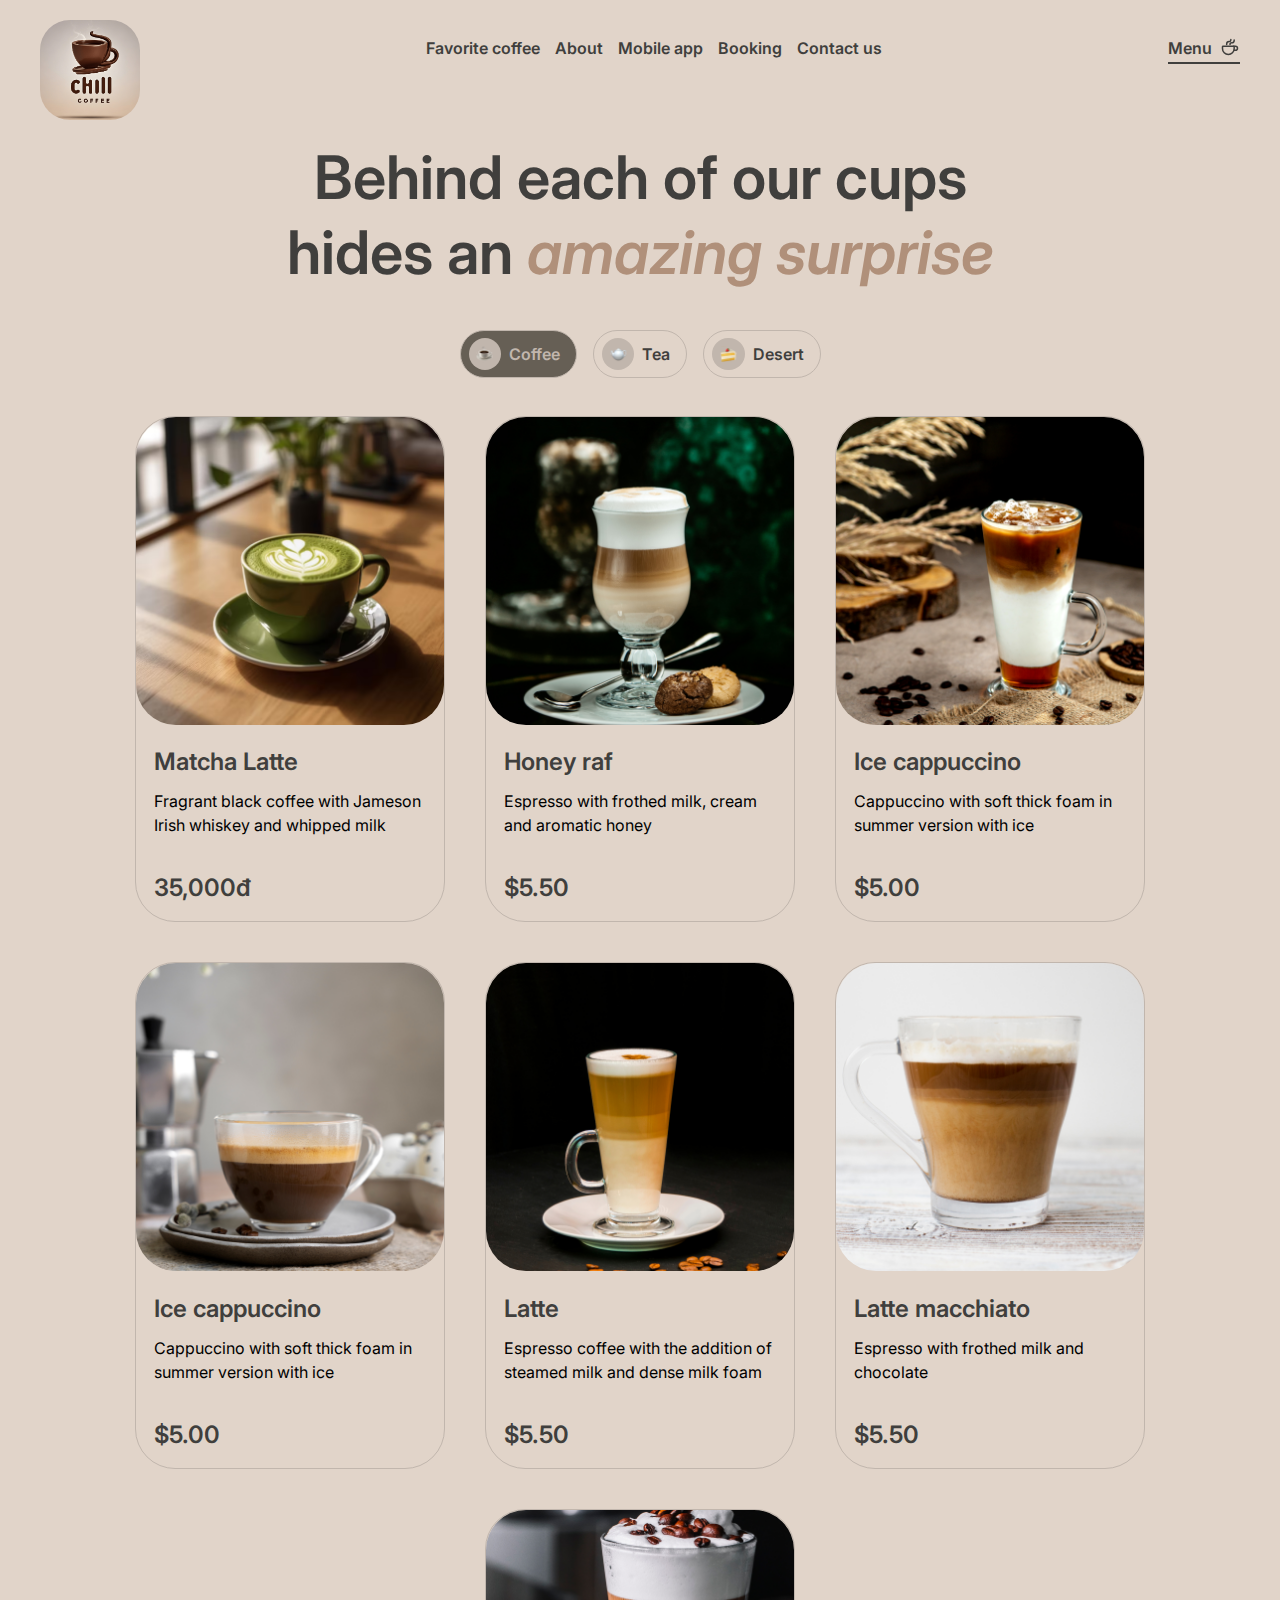
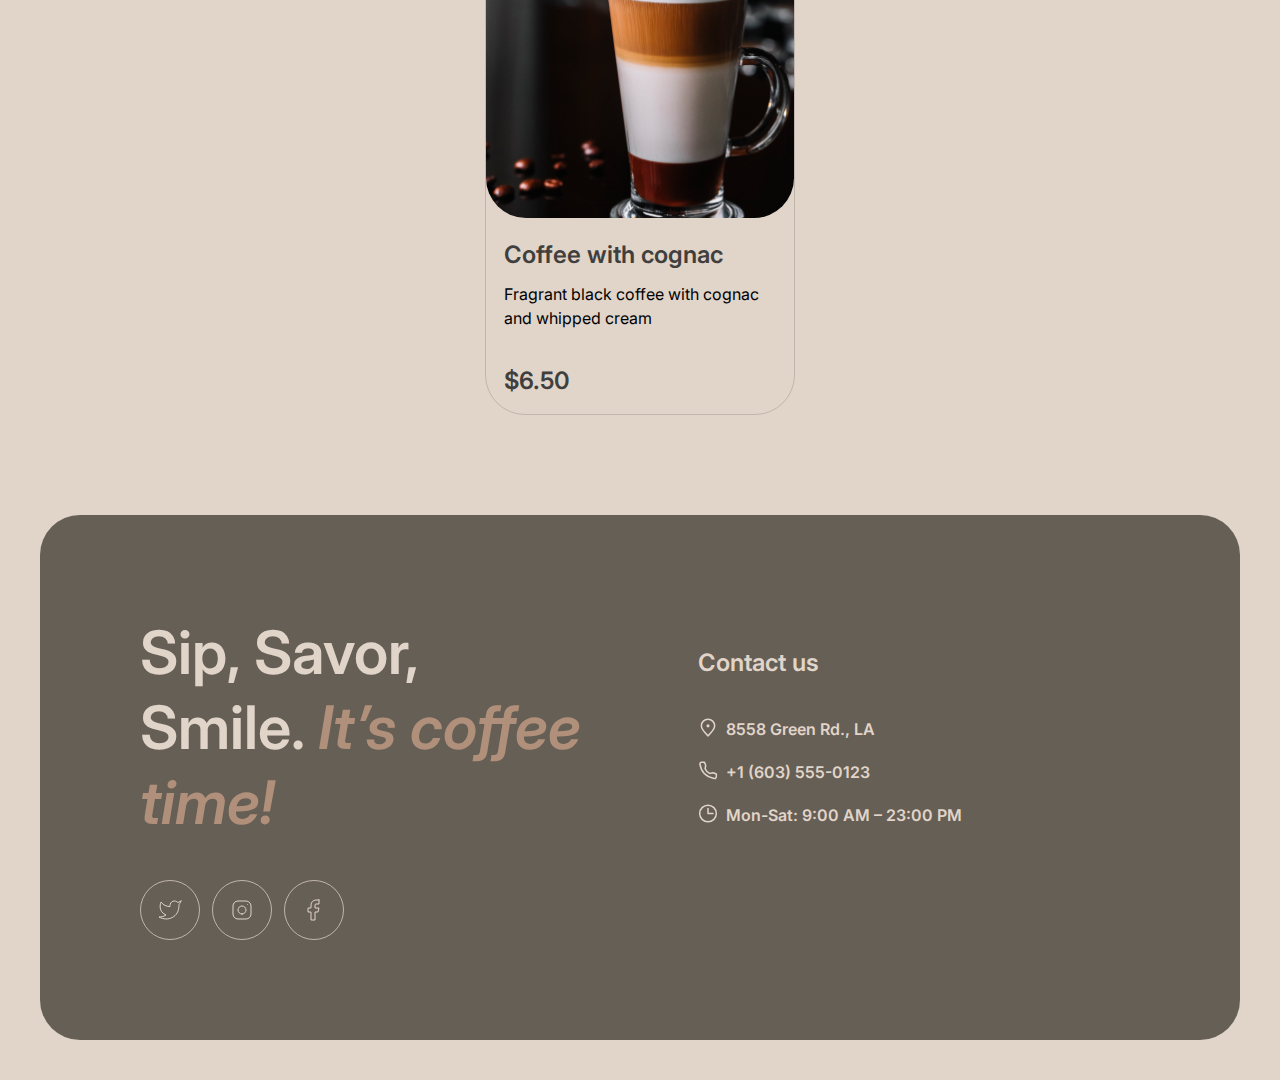
==== commit 904736e9: "commit banner" ====
--- a/menuPage.html
+++ b/menuPage.html
@@ -22,7 +22,7 @@
       <header class="header">
         <div class="header__container">
           <div class="header_logo">
-            <a href="index.html"><img src="./assets/logo.svg" alt="logo"></a>
+            <a href="index.html"><img src="./assets/logo.png" alt="logo"></a>
           </div>
           <div>
             <nav class="header__navigation-container">
@@ -30,6 +30,7 @@
                 <li class="nav_item"><a class="font_item nav_item_link" href="#" id="favorite">Favorite coffee</a></li>
                 <li class="nav_item"><a class="font_item nav_item_link" href="#" id="about">About</a></li>
                 <li class="nav_item"><a class="font_item nav_item_link" href="#"id="mobile-app">Mobile app</a></li>
+                <li class="nav_item"><a class="font_item nav_item_link" href="#"id="booking">Booking</a></li>
                 <li class="nav_item"><a class="font_item nav_item_link" href="#contacts-section">Contact us</a></li>
               </ul>
             </nav>
--- a/style.css
+++ b/style.css
@@ -1527,4 +1527,169 @@
     .map-container {
         height: 600px; /* Chiều cao cho màn hình lớn hơn */
     }
-}+}
+
+/* Container chính cho phản hồi */
+#customer-feedback-container.customer-feedback {
+    max-width: 100%; /* Chiều rộng tối đa của container */
+    margin: 0 auto; /* Căn giữa */
+    padding: 20px; /* Khoảng đệm bên trong */
+    background-color: #856262; /* Màu nền */
+    border-radius: 8px; /* Bo góc */
+    box-shadow: 0 4px 8px rgba(0, 0, 0, 0.1); /* Đổ bóng */
+}
+
+/* Mục phản hồi */
+.customer-feedback .feedback-entry {
+    padding: 15px; /* Khoảng đệm bên trong cho mỗi mục phản hồi */
+    margin-bottom: 15px; /* Khoảng cách giữa các mục phản hồi */
+    background-color: #fff; /* Màu nền trắng */
+    border-radius: 5px; /* Bo góc */
+    border: 1px solid #e1e1e1; /* Viền nhẹ */
+    transition: box-shadow 0.3s ease; /* Hiệu ứng chuyển tiếp cho bóng */
+}
+
+/* Hiệu ứng khi hover */
+.customer-feedback .feedback-entry:hover {
+    box-shadow: 0 4px 12px rgba(220, 210, 210, 0.934); /* Đổ bóng khi hover */
+    cursor: pointer;
+    font-size: 1.1em;
+}
+
+/* Tiêu đề phản hồi */
+.customer-feedback .feedback-header {
+    display: flex; /* Sử dụng flexbox để sắp xếp */
+    justify-content: space-between; /* Căn giữa và phân phối không gian */
+    align-items: center; /* Căn giữa theo chiều dọc */
+}
+
+/* Tên khách hàng */
+.customer-feedback .feedback-name {
+    font-size: 1.5em; /* Kích thước chữ lớn hơn */
+    font-weight: bold; /* In đậm */
+    color: #4e3d3d; /* Màu chữ tối */
+}
+
+/* Đánh giá sao */
+.customer-feedback .feedback-rating {
+    font-size: 1.5em; /* Kích thước chữ lớn */
+    color: #f39c12; /* Màu vàng cho sao */
+}
+
+/* Nội dung phản hồi */
+.customer-feedback .feedback-comment {
+    font-size: 1em; /* Kích thước chữ mặc định */
+    color: #555; /* Màu chữ xám tối */
+    margin-top: 10px; /* Khoảng cách với tiêu đề */
+}
+
+/* Thời gian phản hồi */
+.customer-feedback .feedback-timestamp {
+    font-size: 1.1em; /* Kích thước chữ lớn hơn */
+    color: #999; /* Màu chữ xám nhạt */
+    font-weight: bold; /* Làm đậm chữ thời gian */
+    margin-left: auto; /* Đẩy thời gian về bên phải */
+}
+.feedback-title {
+    font-size: 2em; /* Kích thước chữ lớn */
+    font-weight: bold; /* In đậm */
+    color: #b0907a; /* Màu chữ tối */
+    text-align: center; /* Căn giữa */
+    margin-bottom: 20px; /* Khoảng cách phía dưới */
+    border-bottom: 2px solid #f39c12; /* Đường viền dưới màu cam */
+    padding-bottom: 10px; /* Khoảng đệm phía dưới */
+}
+/* CSS cho pop-up */
+#popup-banner {
+    position: fixed;
+    top: 0;
+    left: 0;
+    width: 100%;
+    height: 100%;
+    background: rgba(0, 0, 0, 0.6);
+    display: flex;
+    align-items: center;
+    justify-content: center;
+    z-index: 1000;
+}
+
+#popup-content {
+    background-image: url(./assets/banner.jpeg);
+    padding: 20px;
+    border-radius: 8px;
+    text-align: center;
+    position: relative;
+    width: 80%;
+    max-width: 90%;
+    height: 600px;
+    background-repeat: no-repeat;
+    background-size: cover;
+}
+
+
+#popup-content h2 {
+    color: #8B4513; /* Tông màu cà phê */
+}
+
+#popup-content p {
+    color: #4E342E; /* Tông màu cà phê tối hơn */
+}
+
+#close-popup {
+    position: absolute;
+    top: 10px;
+    right: 10px;
+    cursor: pointer;
+    font-size: 20px;
+}
+
+/* CSS cho biểu tượng Messenger */
+#messenger-icon {
+    position: fixed;
+    bottom: 20px; /* Vị trí cách đáy 20px */
+    right: 10px; /* Vị trí cách bên phải 20px */
+    z-index: 1001;
+    display: flex; /* Để hiển thị logo và tên cùng một hàng */
+    align-items: center; /* Căn giữa theo chiều dọc */
+    cursor: pointer;
+}
+
+#messenger-icon img {
+    width: 70px; /* Kích thước logo */
+    height: 70px; /* Kích thước logo */
+    animation: bounce 1s infinite alternate; /* Hiệu ứng nhảy cho logo */
+    transition: transform 0.5s; /* Thêm hiệu ứng chuyển động cho logo */
+}
+
+@keyframes bounce {
+    0% {
+        transform: translateY(0);
+    }
+    25% {
+        transform: translateY(-5px) rotate(-5deg);
+    }
+    50% {
+        transform: translateY(-10px) rotate(5deg);
+    }
+    75% {
+        transform: translateY(-5px) rotate(-5deg);
+    }
+    100% {
+        transform: translateY(0);
+    }
+}
+
+.logo-name {
+    margin-left: 10px; /* Khoảng cách giữa logo và tên */
+    opacity: 0; /* Ẩn tên ban đầu */
+    transition: opacity 0.3s, transform 0.5s; /* Hiệu ứng chuyển động cho tên */
+    white-space: nowrap; /* Không xuống dòng */
+}
+
+
+
+#messenger-icon:hover .logo-name {
+    opacity: 1; /* Hiện tên khi hover */
+    transform: translateX(-10px); /* Di chuyển tên sang trái khi hover */
+}
+
